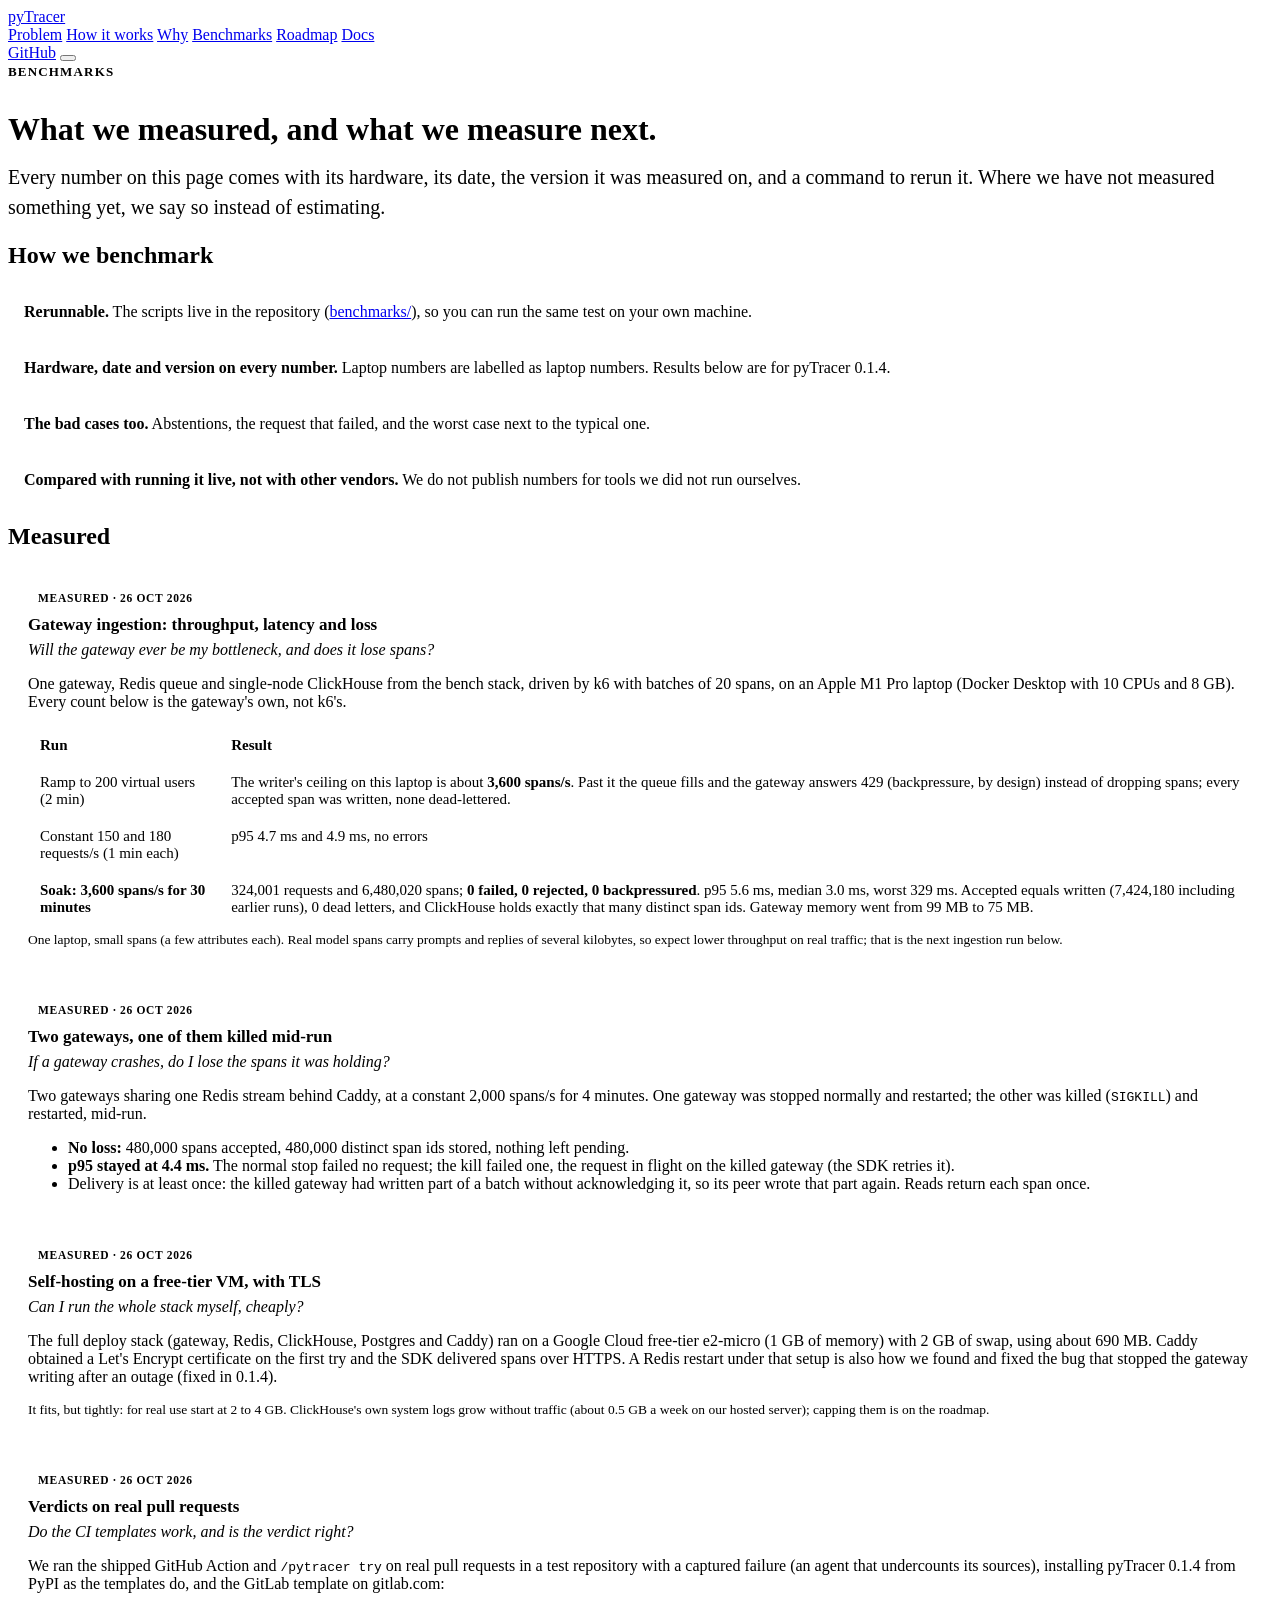
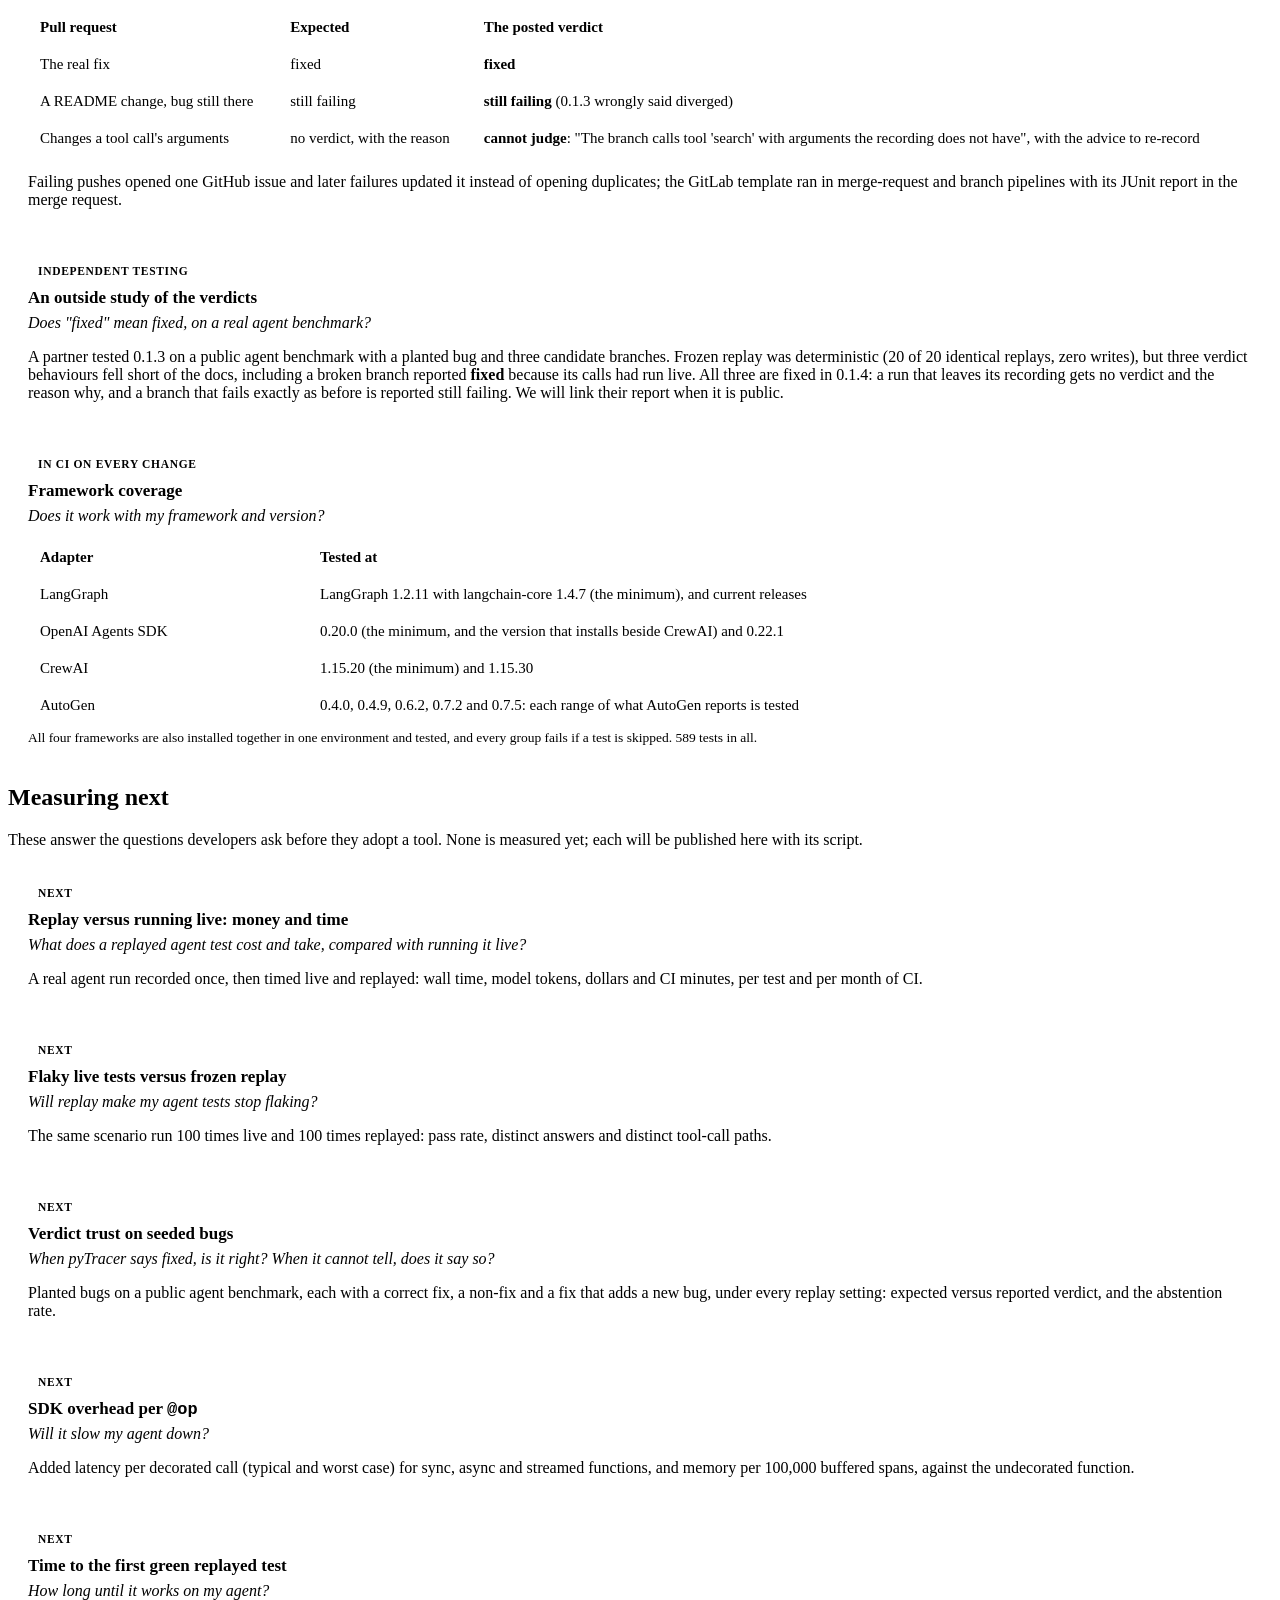
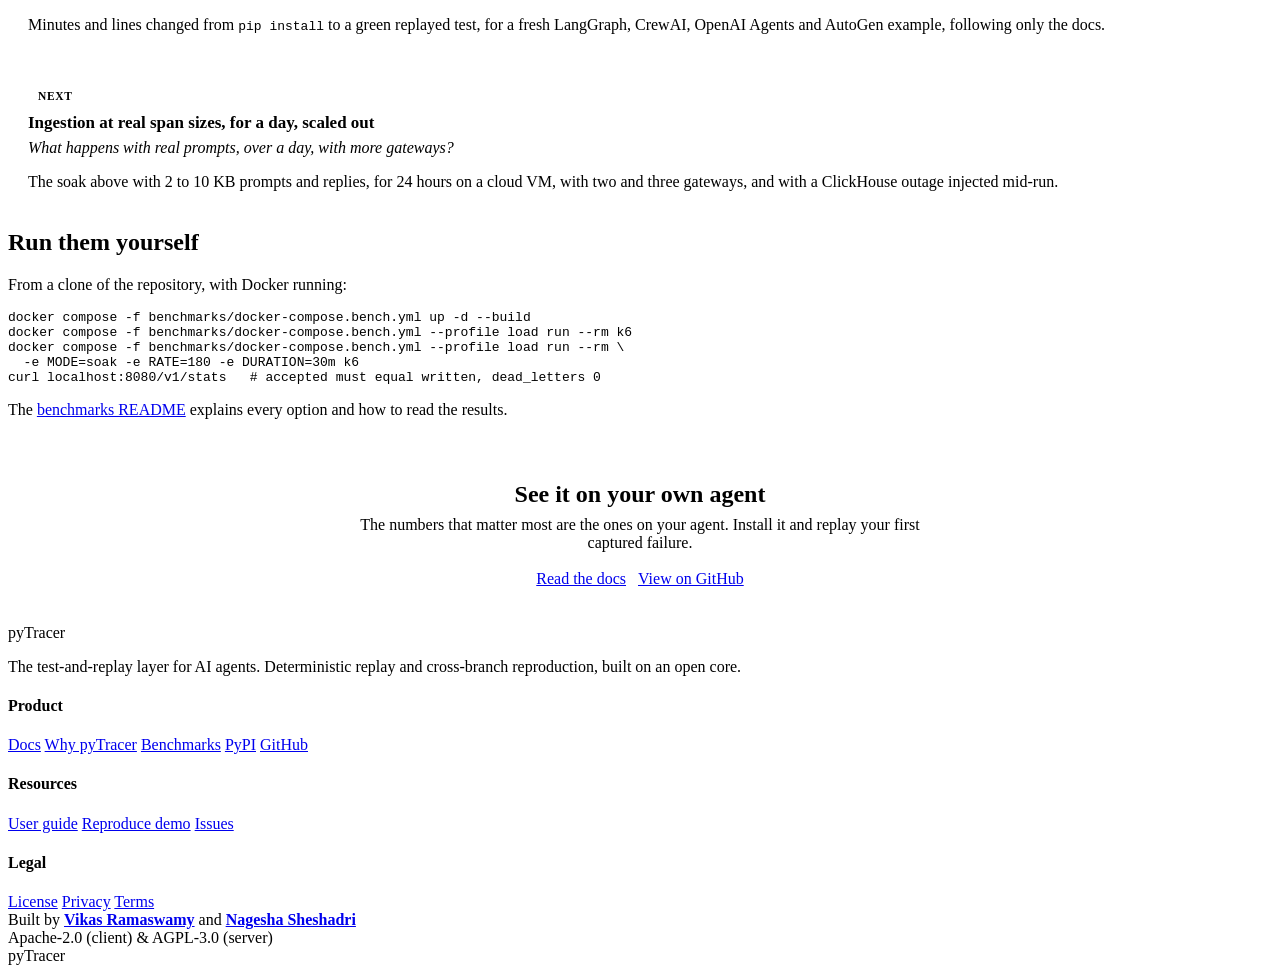
==== site/benchmarks.html @ 71324eaf "add a benchmarks page with what was measured on 0.1.4 and what is measured next" ====
<!doctype html>
<html lang="en">
<head>
<meta charset="utf-8">
<meta name="viewport" content="width=device-width, initial-scale=1">
<title>Benchmarks - pyTracer</title>
<meta name="description" content="What we measured on pyTracer 0.1.4 (gateway throughput and soak, failover, self-hosting on a free-tier VM, verdicts on real pull requests, framework coverage) and the benchmarks we run next. Every number with its hardware, date and the command to rerun it.">
<link rel="icon" type="image/png" href="/assets/favicon.png">
<link rel="apple-touch-icon" href="/assets/apple-touch-icon.png">
<link rel="stylesheet" href="/style.css">
<script src="/nav.js" defer></script>
<style>
  .eyebrow { display: inline-block; font-size: 13px; font-weight: 700; letter-spacing: 0.09em;
             text-transform: uppercase; color: var(--accent); margin: 0 0 10px; }
  .prose h1 { margin-bottom: 14px; }
  .lead-xl { font-size: 20px; line-height: 1.5; color: var(--muted); margin: 0 0 8px; }
  .rules { list-style: none; padding: 0; margin: 18px 0; }
  .rules li { border: 1px solid var(--border); border-radius: 12px; padding: 14px 16px; margin: 10px 0; background: var(--panel); }
  .rules b { color: var(--text); }
  .cmp { width: 100%; border-collapse: collapse; margin: 14px 0 6px; font-size: 15px; }
  .cmp th, .cmp td { border: 1px solid var(--border); padding: 10px 12px; text-align: left; vertical-align: top; }
  .cmp thead th { background: var(--panel); font-weight: 700; }
  .cmp td.num { white-space: nowrap; font-variant-numeric: tabular-nums; }
  .note { color: var(--muted); font-size: 13.5px; margin: 4px 0 18px; }
  .card-b { border: 1px solid var(--border); border-radius: 14px; padding: 18px 20px; margin: 16px 0;
            background: var(--panel); }
  .card-b h3 { margin: 0 0 6px; font-size: 17px; }
  .card-b .q { color: var(--muted); margin: 0 0 8px; font-style: italic; }
  .card-b p:last-child, .card-b ul:last-child { margin-bottom: 0; }
  .tag { display: inline-block; font-size: 11.5px; font-weight: 700; letter-spacing: 0.06em;
         text-transform: uppercase; border-radius: 999px; padding: 3px 10px; margin: 0 0 8px; }
  .tag.done { background: var(--accent-soft); color: var(--accent); }
  .tag.next { background: transparent; color: var(--muted); border: 1px solid var(--border); }
  .cta-band { background: var(--accent-soft); border: 1px solid var(--border); border-radius: 16px;
              padding: 28px 26px; margin: 34px 0 8px; text-align: center; }
  .cta-band h2 { margin: 0 0 8px; padding: 0; border: none; }
  .cta-band p { color: var(--muted); margin: 0 auto 18px; max-width: 560px; }
  .cta-row { display: flex; gap: 12px; flex-wrap: wrap; justify-content: center; }
  @media (max-width: 640px) { .cmp { font-size: 13.5px; } .cmp th, .cmp td { padding: 8px 9px; } }
</style>
</head>
<body>
  <header class="site-header">
    <div class="inner">
      <a class="brand" href="/"><span class="py">py</span>Tracer</a>
      <nav class="nav" id="site-nav">
        <a href="/#problem">Problem</a>
        <a href="/#how">How it works</a>
        <a href="/compare">Why</a>
        <a href="/benchmarks" class="active">Benchmarks</a>
        <a href="/#roadmap">Roadmap</a>
        <a href="/docs">Docs</a>
      </nav>
      <a class="nav-cta" href="https://github.com/vi6120/pyTracer">GitHub</a>
      <button class="nav-toggle" type="button" aria-label="Menu" aria-expanded="false" aria-controls="site-nav"><span class="bars"></span></button>
    </div>
  </header>

  <main class="prose">
    <div class="eyebrow">Benchmarks</div>
    <h1>What we measured, and what we measure next.</h1>
    <p class="lead-xl">Every number on this page comes with its hardware, its date, the version
    it was measured on, and a command to rerun it. Where we have not measured something yet,
    we say so instead of estimating.</p>

    <h2>How we benchmark</h2>
    <ul class="rules">
      <li><b>Rerunnable.</b> The scripts live in the repository
      (<a href="https://github.com/vi6120/pyTracer/tree/main/benchmarks">benchmarks/</a>), so
      you can run the same test on your own machine.</li>
      <li><b>Hardware, date and version on every number.</b> Laptop numbers are labelled as
      laptop numbers. Results below are for pyTracer 0.1.4.</li>
      <li><b>The bad cases too.</b> Abstentions, the request that failed, and the worst case
      next to the typical one.</li>
      <li><b>Compared with running it live, not with other vendors.</b> We do not publish
      numbers for tools we did not run ourselves.</li>
    </ul>

    <h2>Measured</h2>

    <div class="card-b">
      <span class="tag done">Measured &middot; 26 Oct 2026</span>
      <h3>Gateway ingestion: throughput, latency and loss</h3>
      <p class="q">Will the gateway ever be my bottleneck, and does it lose spans?</p>
      <p>One gateway, Redis queue and single-node ClickHouse from the bench stack, driven by
      k6 with batches of 20 spans, on an Apple M1 Pro laptop (Docker Desktop with 10 CPUs and
      8 GB). Every count below is the gateway's own, not k6's.</p>
      <table class="cmp">
        <thead><tr><th>Run</th><th>Result</th></tr></thead>
        <tbody>
          <tr><td>Ramp to 200 virtual users (2 min)</td><td>The writer's ceiling on this laptop is about <b>3,600 spans/s</b>. Past it the queue fills and the gateway answers 429 (backpressure, by design) instead of dropping spans; every accepted span was written, none dead-lettered.</td></tr>
          <tr><td>Constant 150 and 180 requests/s (1 min each)</td><td class="num">p95 4.7 ms and 4.9 ms, no errors</td></tr>
          <tr><td><b>Soak: 3,600 spans/s for 30 minutes</b></td><td>324,001 requests and 6,480,020 spans; <b>0 failed, 0 rejected, 0 backpressured</b>. p95 5.6 ms, median 3.0 ms, worst 329 ms. Accepted equals written (7,424,180 including earlier runs), 0 dead letters, and ClickHouse holds exactly that many distinct span ids. Gateway memory went from 99 MB to 75 MB.</td></tr>
        </tbody>
      </table>
      <p class="note">One laptop, small spans (a few attributes each). Real model spans carry
      prompts and replies of several kilobytes, so expect lower throughput on real traffic;
      that is the next ingestion run below.</p>
    </div>

    <div class="card-b">
      <span class="tag done">Measured &middot; 26 Oct 2026</span>
      <h3>Two gateways, one of them killed mid-run</h3>
      <p class="q">If a gateway crashes, do I lose the spans it was holding?</p>
      <p>Two gateways sharing one Redis stream behind Caddy, at a constant 2,000 spans/s for
      4 minutes. One gateway was stopped normally and restarted; the other was killed
      (<code>SIGKILL</code>) and restarted, mid-run.</p>
      <ul>
        <li><b>No loss:</b> 480,000 spans accepted, 480,000 distinct span ids stored, nothing
        left pending.</li>
        <li><b>p95 stayed at 4.4 ms.</b> The normal stop failed no request; the kill failed
        one, the request in flight on the killed gateway (the SDK retries it).</li>
        <li>Delivery is at least once: the killed gateway had written part of a batch without
        acknowledging it, so its peer wrote that part again. Reads return each span once.</li>
      </ul>
    </div>

    <div class="card-b">
      <span class="tag done">Measured &middot; 26 Oct 2026</span>
      <h3>Self-hosting on a free-tier VM, with TLS</h3>
      <p class="q">Can I run the whole stack myself, cheaply?</p>
      <p>The full deploy stack (gateway, Redis, ClickHouse, Postgres and Caddy) ran on a
      Google Cloud free-tier e2-micro (1 GB of memory) with 2 GB of swap, using about 690 MB.
      Caddy obtained a Let's Encrypt certificate on the first try and the SDK delivered spans
      over HTTPS. A Redis restart under that setup is also how we found and fixed the bug that
      stopped the gateway writing after an outage (fixed in 0.1.4).</p>
      <p class="note">It fits, but tightly: for real use start at 2 to 4 GB. ClickHouse's own
      system logs grow without traffic (about 0.5 GB a week on our hosted server); capping
      them is on the roadmap.</p>
    </div>

    <div class="card-b">
      <span class="tag done">Measured &middot; 26 Oct 2026</span>
      <h3>Verdicts on real pull requests</h3>
      <p class="q">Do the CI templates work, and is the verdict right?</p>
      <p>We ran the shipped GitHub Action and <code>/pytracer try</code> on real pull requests
      in a test repository with a captured failure (an agent that undercounts its sources),
      installing pyTracer 0.1.4 from PyPI as the templates do, and the GitLab template on
      gitlab.com:</p>
      <table class="cmp">
        <thead><tr><th>Pull request</th><th>Expected</th><th>The posted verdict</th></tr></thead>
        <tbody>
          <tr><td>The real fix</td><td>fixed</td><td><b>fixed</b></td></tr>
          <tr><td>A README change, bug still there</td><td>still failing</td><td><b>still failing</b> (0.1.3 wrongly said diverged)</td></tr>
          <tr><td>Changes a tool call's arguments</td><td>no verdict, with the reason</td><td><b>cannot judge</b>: "The branch calls tool 'search' with arguments the recording does not have", with the advice to re-record</td></tr>
        </tbody>
      </table>
      <p>Failing pushes opened one GitHub issue and later failures updated it instead of opening
      duplicates; the GitLab template ran in merge-request and branch pipelines with its JUnit
      report in the merge request.</p>
    </div>

    <div class="card-b">
      <span class="tag done">Independent testing</span>
      <h3>An outside study of the verdicts</h3>
      <p class="q">Does "fixed" mean fixed, on a real agent benchmark?</p>
      <p>A partner tested 0.1.3 on a public agent benchmark with a planted bug and three
      candidate branches. Frozen replay was deterministic (20 of 20 identical replays, zero
      writes), but three verdict behaviours fell short of the docs, including a broken branch
      reported <b>fixed</b> because its calls had run live. All three are fixed in 0.1.4: a run
      that leaves its recording gets no verdict and the reason why, and a branch that fails
      exactly as before is reported still failing. We will link their report when it is
      public.</p>
    </div>

    <div class="card-b">
      <span class="tag done">In CI on every change</span>
      <h3>Framework coverage</h3>
      <p class="q">Does it work with my framework and version?</p>
      <table class="cmp">
        <thead><tr><th>Adapter</th><th>Tested at</th></tr></thead>
        <tbody>
          <tr><td>LangGraph</td><td>LangGraph 1.2.11 with langchain-core 1.4.7 (the minimum), and current releases</td></tr>
          <tr><td>OpenAI Agents SDK</td><td>0.20.0 (the minimum, and the version that installs beside CrewAI) and 0.22.1</td></tr>
          <tr><td>CrewAI</td><td>1.15.20 (the minimum) and 1.15.30</td></tr>
          <tr><td>AutoGen</td><td>0.4.0, 0.4.9, 0.6.2, 0.7.2 and 0.7.5: each range of what AutoGen reports is tested</td></tr>
        </tbody>
      </table>
      <p class="note">All four frameworks are also installed together in one environment and
      tested, and every group fails if a test is skipped. 589 tests in all.</p>
    </div>

    <h2>Measuring next</h2>
    <p>These answer the questions developers ask before they adopt a tool. None is measured
    yet; each will be published here with its script.</p>

    <div class="card-b">
      <span class="tag next">Next</span>
      <h3>Replay versus running live: money and time</h3>
      <p class="q">What does a replayed agent test cost and take, compared with running it live?</p>
      <p>A real agent run recorded once, then timed live and replayed: wall time, model tokens,
      dollars and CI minutes, per test and per month of CI.</p>
    </div>
    <div class="card-b">
      <span class="tag next">Next</span>
      <h3>Flaky live tests versus frozen replay</h3>
      <p class="q">Will replay make my agent tests stop flaking?</p>
      <p>The same scenario run 100 times live and 100 times replayed: pass rate, distinct
      answers and distinct tool-call paths.</p>
    </div>
    <div class="card-b">
      <span class="tag next">Next</span>
      <h3>Verdict trust on seeded bugs</h3>
      <p class="q">When pyTracer says fixed, is it right? When it cannot tell, does it say so?</p>
      <p>Planted bugs on a public agent benchmark, each with a correct fix, a non-fix and a fix
      that adds a new bug, under every replay setting: expected versus reported verdict, and
      the abstention rate.</p>
    </div>
    <div class="card-b">
      <span class="tag next">Next</span>
      <h3>SDK overhead per <code>@op</code></h3>
      <p class="q">Will it slow my agent down?</p>
      <p>Added latency per decorated call (typical and worst case) for sync, async and streamed
      functions, and memory per 100,000 buffered spans, against the undecorated function.</p>
    </div>
    <div class="card-b">
      <span class="tag next">Next</span>
      <h3>Time to the first green replayed test</h3>
      <p class="q">How long until it works on my agent?</p>
      <p>Minutes and lines changed from <code>pip install</code> to a green replayed test, for
      a fresh LangGraph, CrewAI, OpenAI Agents and AutoGen example, following only the docs.</p>
    </div>
    <div class="card-b">
      <span class="tag next">Next</span>
      <h3>Ingestion at real span sizes, for a day, scaled out</h3>
      <p class="q">What happens with real prompts, over a day, with more gateways?</p>
      <p>The soak above with 2 to 10 KB prompts and replies, for 24 hours on a cloud VM, with
      two and three gateways, and with a ClickHouse outage injected mid-run.</p>
    </div>

    <h2>Run them yourself</h2>
    <p>From a clone of the repository, with Docker running:</p>
<pre><code>docker compose -f benchmarks/docker-compose.bench.yml up -d --build
docker compose -f benchmarks/docker-compose.bench.yml --profile load run --rm k6
docker compose -f benchmarks/docker-compose.bench.yml --profile load run --rm \
  -e MODE=soak -e RATE=180 -e DURATION=30m k6
curl localhost:8080/v1/stats   # accepted must equal written, dead_letters 0</code></pre>
    <p>The <a href="https://github.com/vi6120/pyTracer/blob/main/benchmarks/README.md">benchmarks
    README</a> explains every option and how to read the results.</p>

    <div class="cta-band">
      <h2>See it on your own agent</h2>
      <p>The numbers that matter most are the ones on your agent. Install it and replay your
      first captured failure.</p>
      <div class="cta-row">
        <a class="btn primary" href="/docs">Read the docs</a>
        <a class="btn ghost" href="https://github.com/vi6120/pyTracer">View on GitHub</a>
      </div>
    </div>
  </main>

  <footer class="footer-xl">
    <div class="inner">
      <div class="footer-top">
        <div class="footer-brand">
          <div class="fb-logo"><span class="py">py</span>Tracer</div>
          <p>The test-and-replay layer for AI agents. Deterministic replay and cross-branch reproduction, built on an open core.</p>
        </div>
        <div class="footer-col">
          <h4>Product</h4>
          <a href="/docs">Docs</a>
          <a href="/compare">Why pyTracer</a>
          <a href="/benchmarks">Benchmarks</a>
          <a href="https://pypi.org/project/pytracer-all/">PyPI</a>
          <a href="https://github.com/vi6120/pyTracer">GitHub</a>
        </div>
        <div class="footer-col">
          <h4>Resources</h4>
          <a href="/docs">User guide</a>
          <a href="https://github.com/vi6120/pyTracer/tree/main/examples/reproduce-demo">Reproduce demo</a>
          <a href="https://github.com/vi6120/pyTracer/issues">Issues</a>
        </div>
        <div class="footer-col">
          <h4>Legal</h4>
          <a href="/license">License</a>
          <a href="/privacy">Privacy</a>
          <a href="/terms">Terms</a>
        </div>
      </div>
      <div class="footer-bottom">
        <div class="made">Built by <b><a href="https://www.linkedin.com/in/vikasramaswamy/">Vikas Ramaswamy</a></b> and <b><a href="https://www.linkedin.com/in/nageshasheshadri/">Nagesha Sheshadri</a></b></div>
        <div>Apache-2.0 (client) &amp; AGPL-3.0 (server)</div>
      </div>
    </div>
    <div class="footer-mark" aria-hidden="true">pyTracer</div>
  </footer>
</body>
</html>
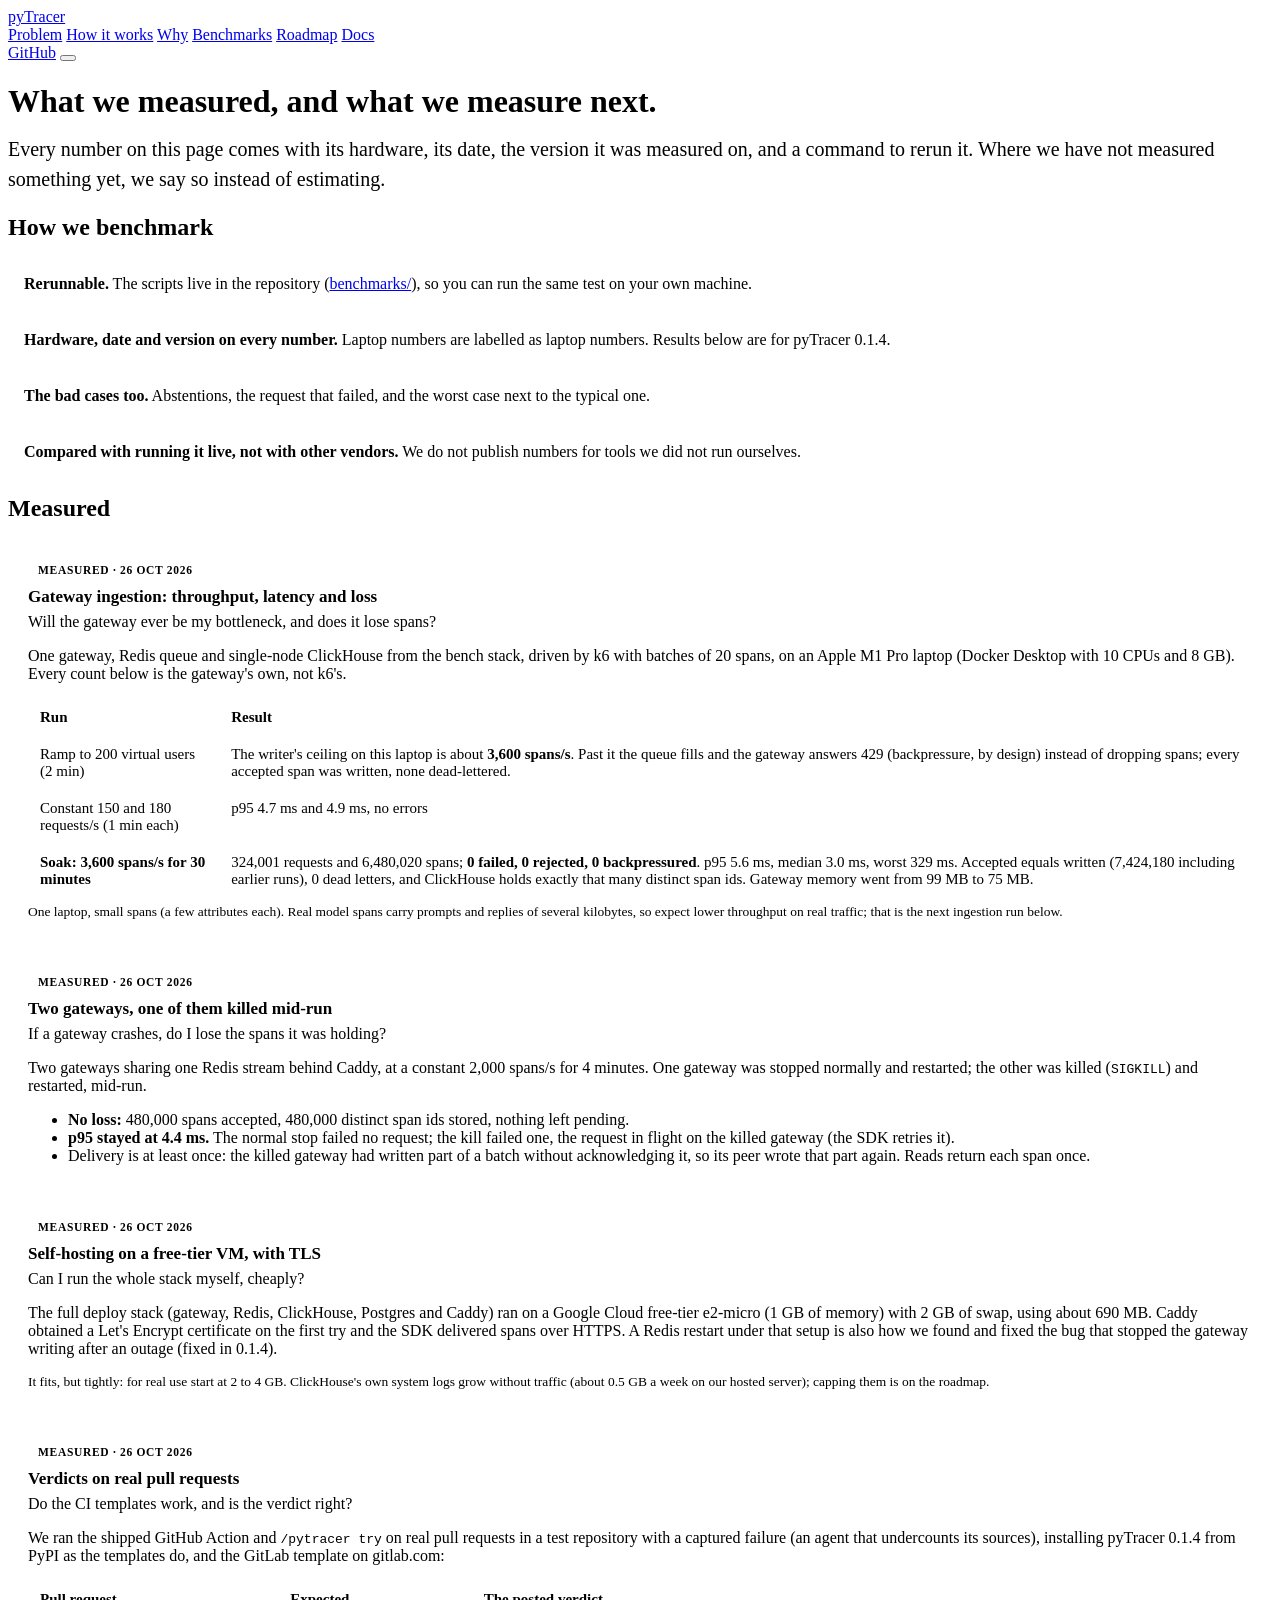
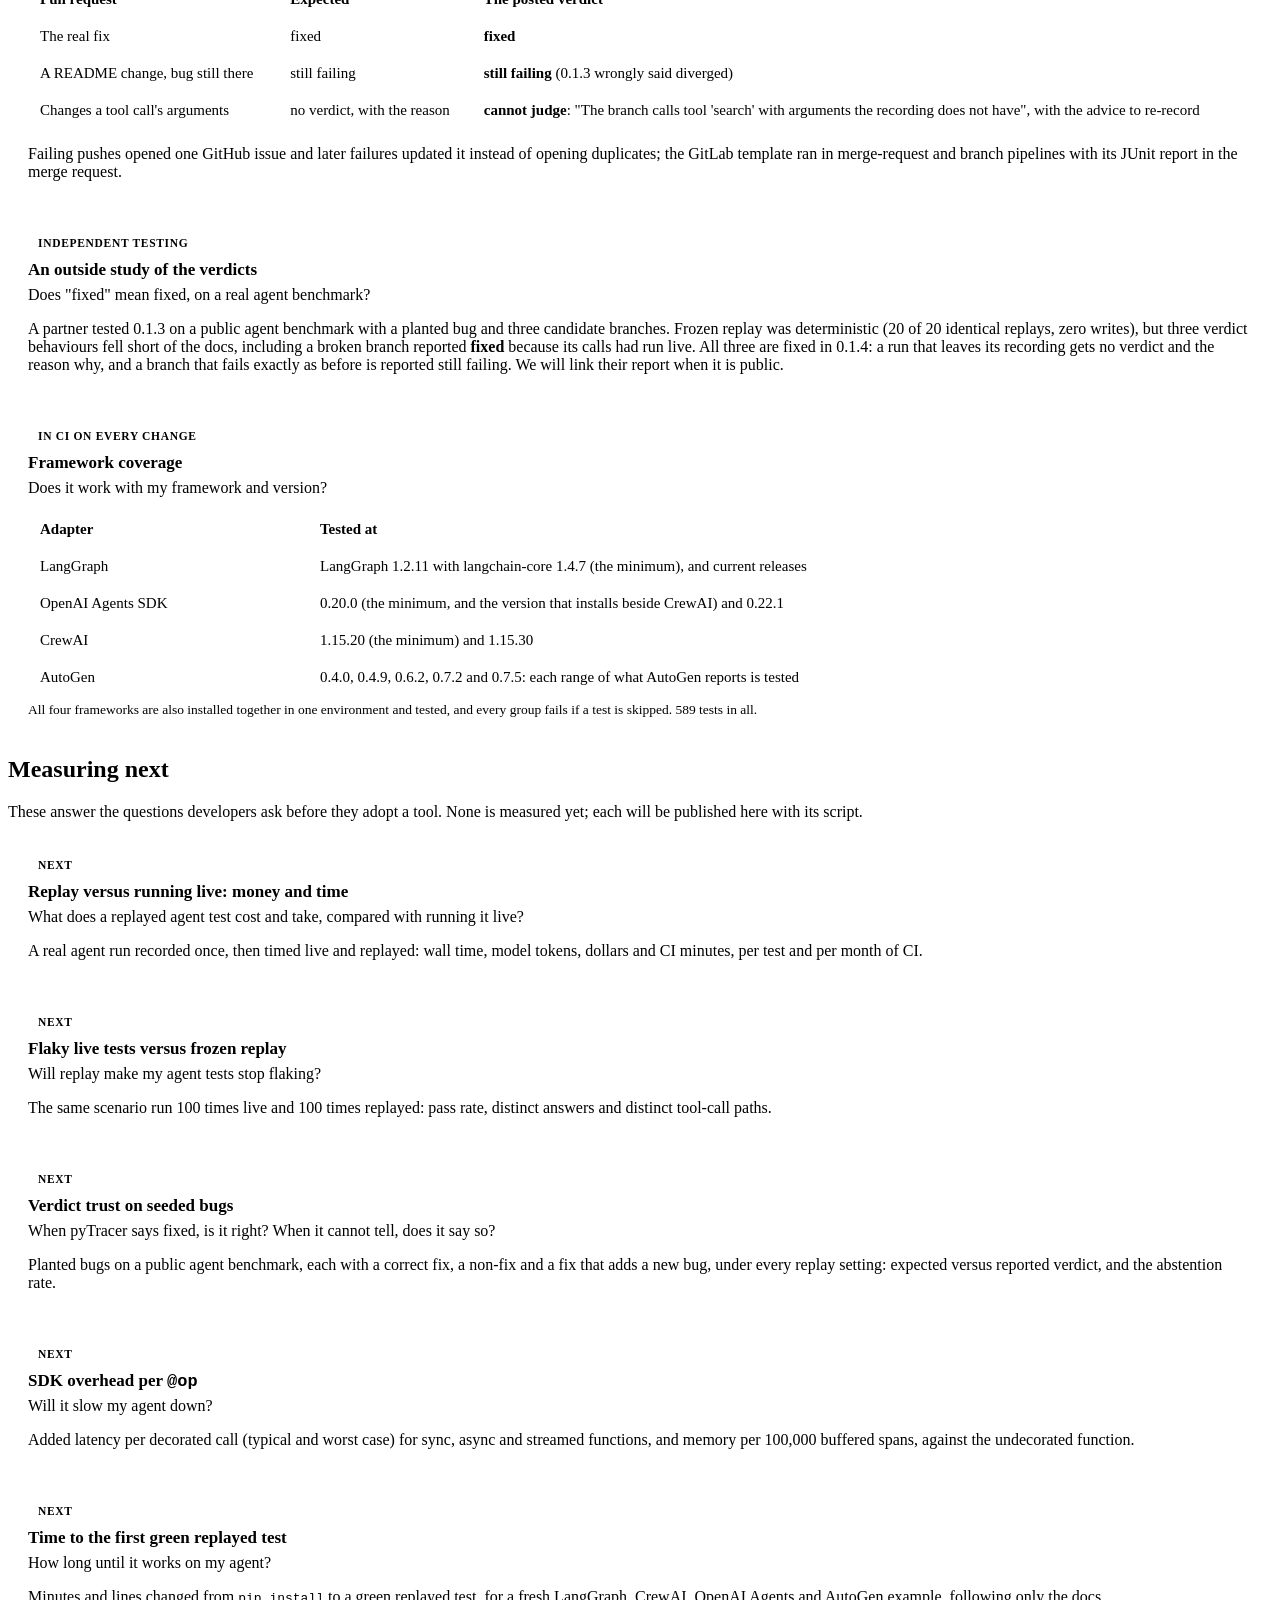
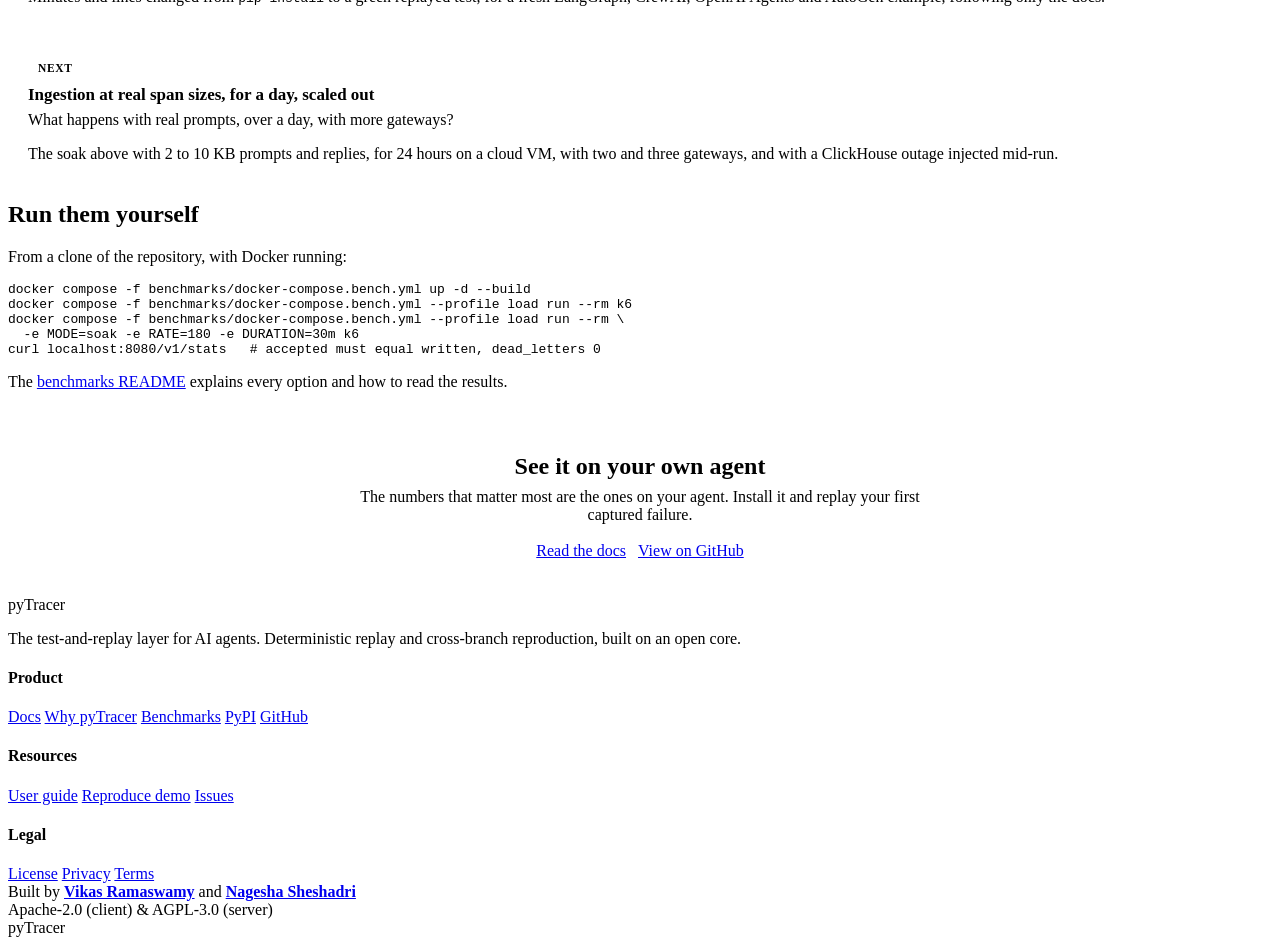
==== commit 008dd703: "remove the uppercase kicker and italic quote on benchmarks" ====
--- a/site/benchmarks.html
+++ b/site/benchmarks.html
@@ -25,7 +25,7 @@
   .card-b { border: 1px solid var(--border); border-radius: 14px; padding: 18px 20px; margin: 16px 0;
             background: var(--panel); }
   .card-b h3 { margin: 0 0 6px; font-size: 17px; }
-  .card-b .q { color: var(--muted); margin: 0 0 8px; font-style: italic; }
+  .card-b .q { color: var(--muted); margin: 0 0 8px; }
   .card-b p:last-child, .card-b ul:last-child { margin-bottom: 0; }
   .tag { display: inline-block; font-size: 11.5px; font-weight: 700; letter-spacing: 0.06em;
          text-transform: uppercase; border-radius: 999px; padding: 3px 10px; margin: 0 0 8px; }
@@ -57,7 +57,6 @@
   </header>
 
   <main class="prose">
-    <div class="eyebrow">Benchmarks</div>
     <h1>What we measured, and what we measure next.</h1>
     <p class="lead-xl">Every number on this page comes with its hardware, its date, the version
     it was measured on, and a command to rerun it. Where we have not measured something yet,
